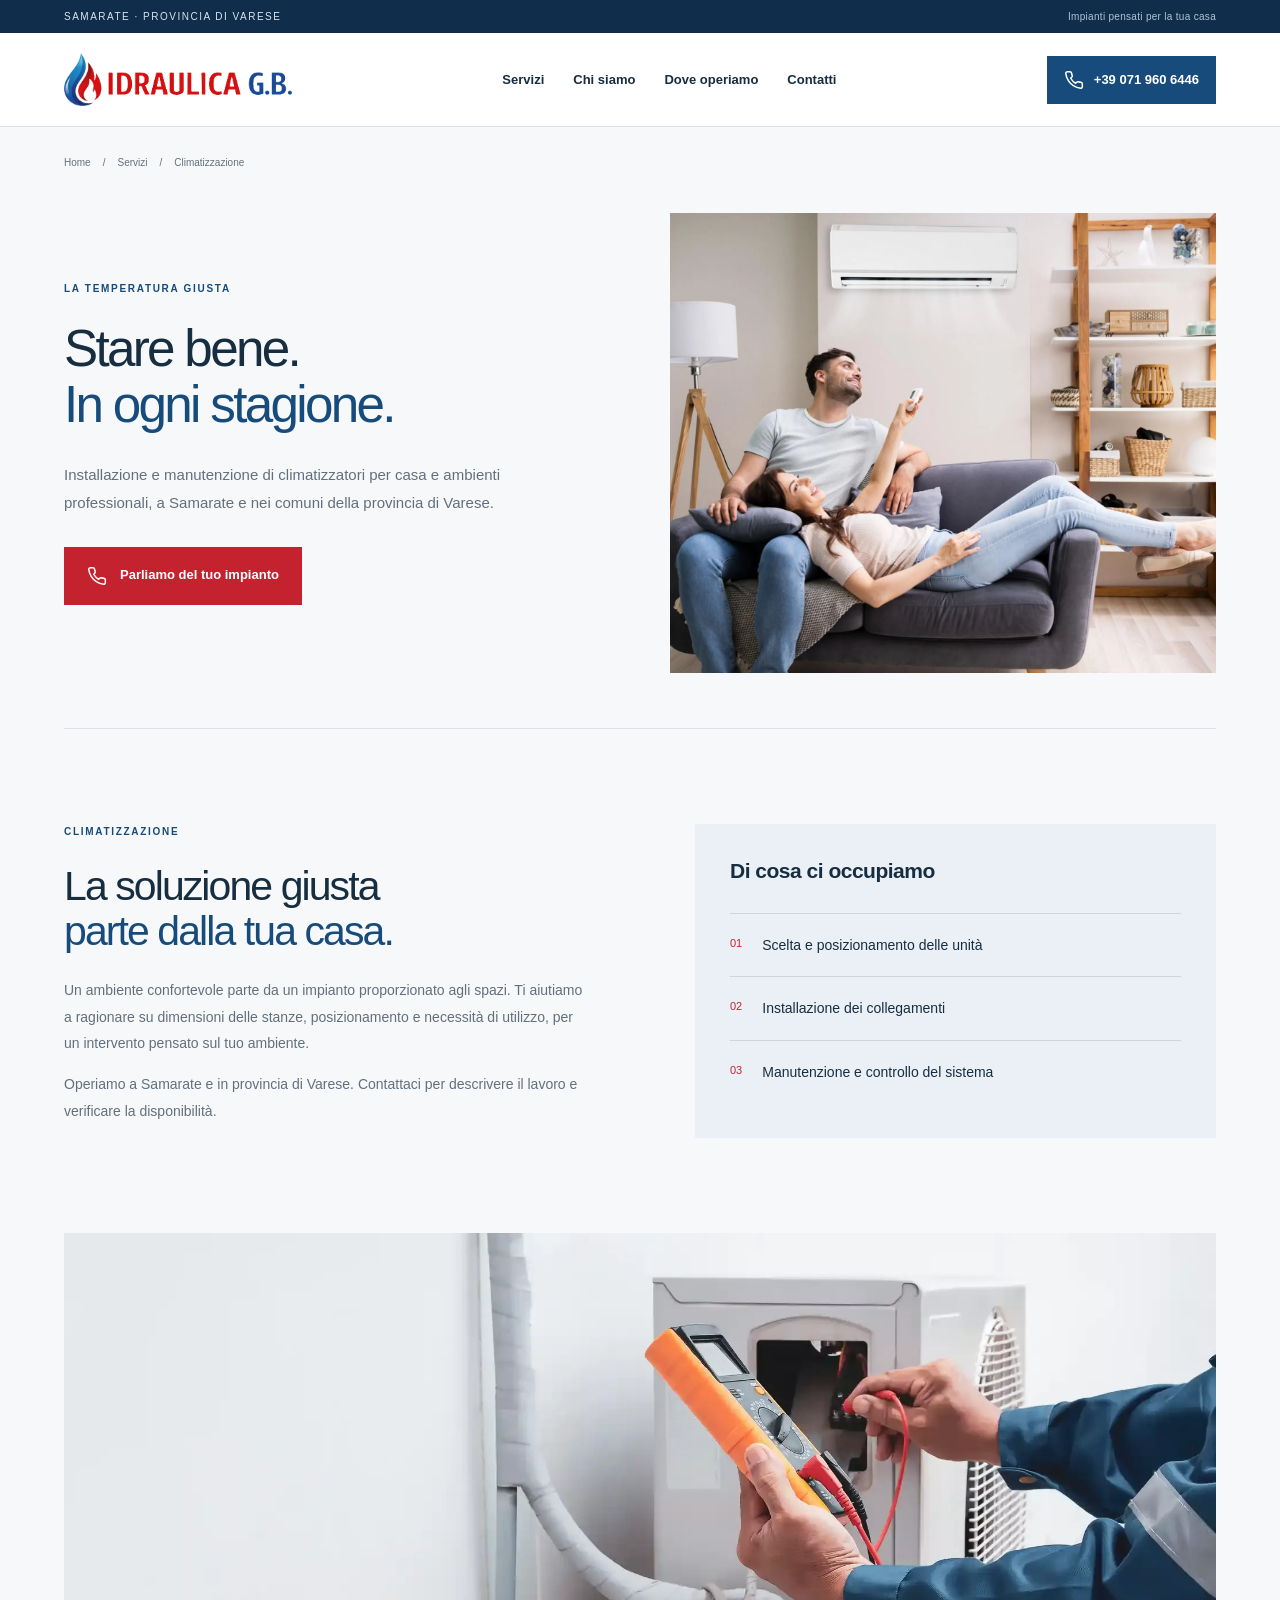
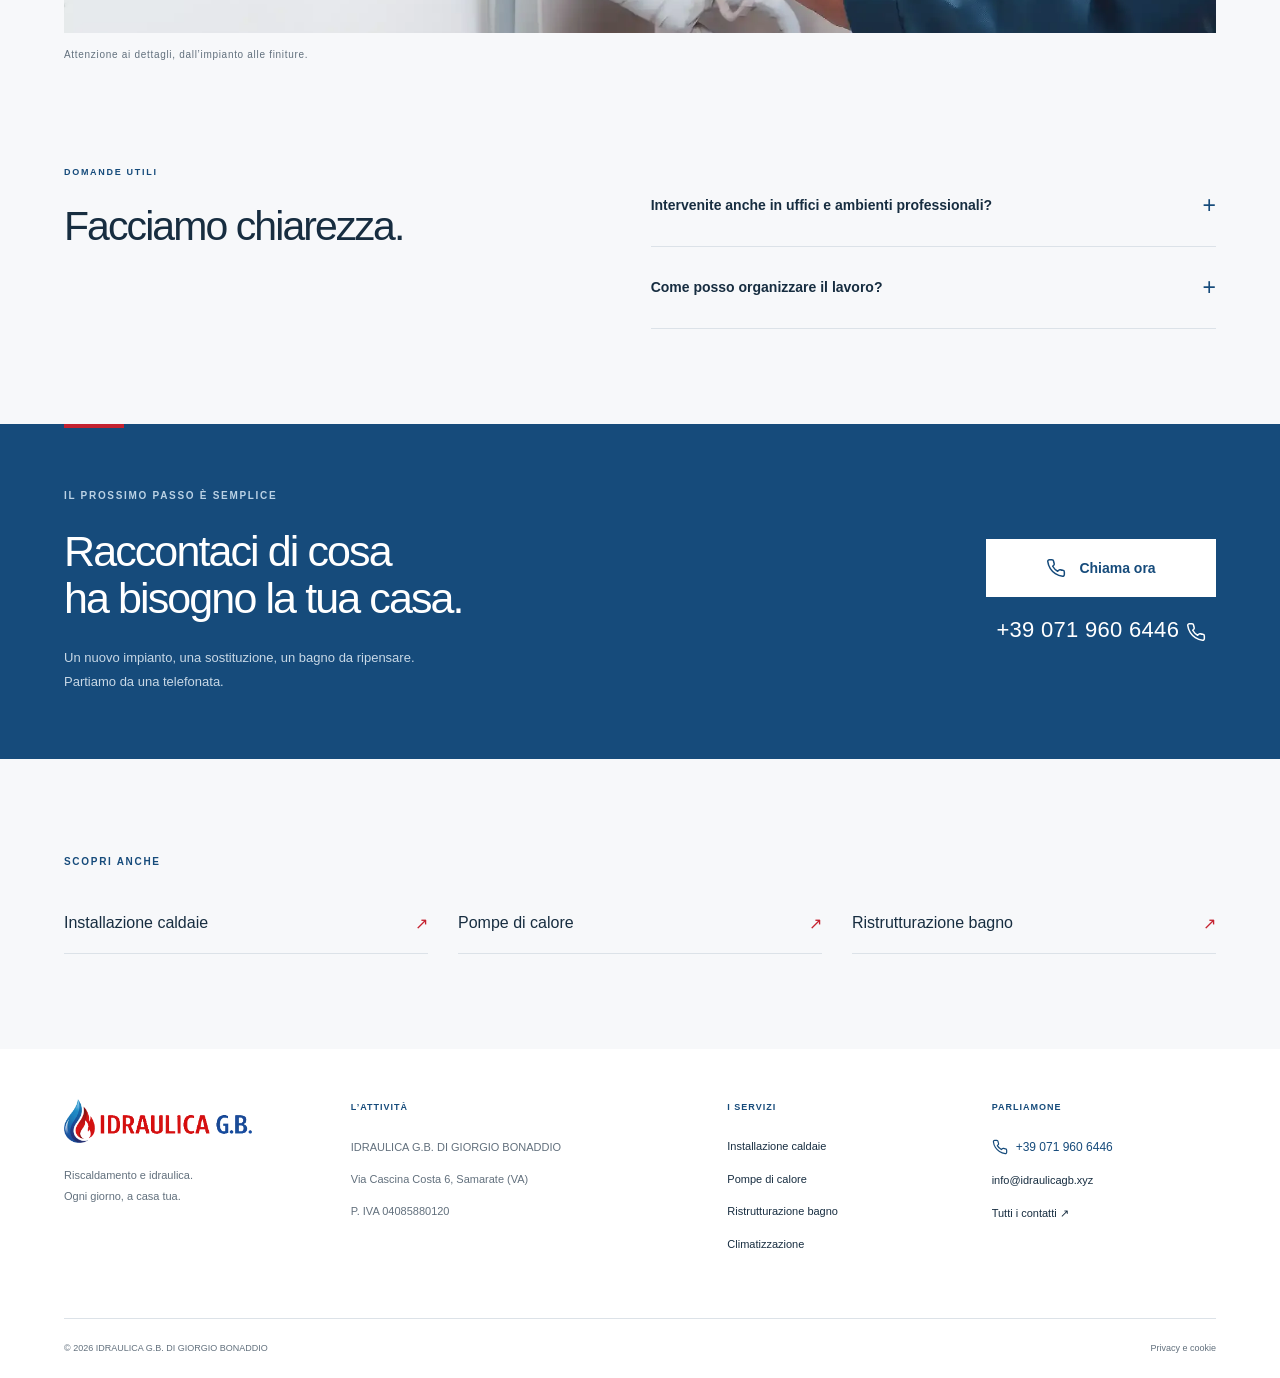
==== climatizzazione.html @ 53308239 "Add files via upload" ====
<!doctype html><html lang="it"><head><meta charset="utf-8"><meta name="viewport" content="width=device-width,initial-scale=1"><title>Climatizzazione a Samarate e Varese | Idraulica G.B.</title><meta name="theme-color" content="#164b7b"><link rel="stylesheet" href="style.css"><script defer src="script.js"></script><meta name="description" content="Installazione e manutenzione climatizzatori a Samarate e in provincia di Varese, per casa e ambienti professionali. Contatta Idraulica G.B."><meta name="robots" content="index,follow,max-image-preview:large"><link rel="canonical" href="https://idraulicagb.xyz/climatizzazione.html"><link rel="icon" href="favicon.ico" sizes="16x16 32x32 48x48"><link rel="icon" type="image/png" sizes="96x96" href="assets/favicon-96.png"><link rel="apple-touch-icon" sizes="180x180" href="assets/apple-touch-icon.png"><link rel="manifest" href="site.webmanifest"><meta property="og:title" content="Climatizzazione a Samarate e Varese | Idraulica G.B."><meta property="og:description" content="Installazione e manutenzione climatizzatori a Samarate e in provincia di Varese, per casa e ambienti professionali. Contatta Idraulica G.B."><meta property="og:type" content="website"><meta property="og:url" content="https://idraulicagb.xyz/climatizzazione.html"><meta property="og:site_name" content="Idraulica G.B."><meta property="og:locale" content="it_IT"><meta property="og:image" content="https://idraulicagb.xyz/assets/hero-riscaldamento.webp"><meta property="og:image:alt" content="Idraulica G.B."><meta name="twitter:card" content="summary_large_image"><meta name="twitter:title" content="Climatizzazione a Samarate e Varese | Idraulica G.B."><meta name="twitter:description" content="Installazione e manutenzione climatizzatori a Samarate e in provincia di Varese, per casa e ambienti professionali. Contatta Idraulica G.B."><meta name="twitter:image" content="https://idraulicagb.xyz/assets/hero-riscaldamento.webp"><script type="application/ld+json" id="business-schema">{"@context":"https://schema.org","@graph":[{"@type":"Plumber","@id":"https://idraulicagb.xyz/#business","name":"IDRAULICA G.B. DI GIORGIO BONADDIO","url":"https://idraulicagb.xyz/","telephone":"+390719606446","email":"info@idraulicagb.xyz","logo":"https://idraulicagb.xyz/assets/logo.webp","image":"https://idraulicagb.xyz/assets/hero-riscaldamento.webp","address":{"@type":"PostalAddress","streetAddress":"Via Cascina Costa 6","addressLocality":"Samarate","addressRegion":"Lombardia","postalCode":"21017","addressCountry":"IT"},"areaServed":["Samarate","Provincia di Varese"],"vatID":"04085880120"},{"@type":"WebSite","@id":"https://idraulicagb.xyz/#website","url":"https://idraulicagb.xyz/","name":"Idraulica G.B.","inLanguage":"it-IT","publisher":{"@id":"https://idraulicagb.xyz/#business"}},{"@type":"WebPage","@id":"https://idraulicagb.xyz/climatizzazione.html#webpage","url":"https://idraulicagb.xyz/climatizzazione.html","name":"Climatizzazione a Samarate e Varese | Idraulica G.B.","description":"Installazione e manutenzione climatizzatori a Samarate e in provincia di Varese, per casa e ambienti professionali. Contatta Idraulica G.B.","inLanguage":"it-IT","isPartOf":{"@id":"https://idraulicagb.xyz/#website"},"about":{"@id":"https://idraulicagb.xyz/#business"}},{"@type":"Service","name":"Climatizzazione","description":"Installazione e manutenzione climatizzatori a Samarate e in provincia di Varese, per casa e ambienti professionali. Contatta Idraulica G.B.","url":"https://idraulicagb.xyz/climatizzazione.html","provider":{"@id":"https://idraulicagb.xyz/#business"},"areaServed":["Samarate","Provincia di Varese"]},{"@type":"BreadcrumbList","itemListElement":[{"@type":"ListItem","position":1,"name":"Home","item":"https://idraulicagb.xyz/"},{"@type":"ListItem","position":2,"name":"Climatizzazione a Samarate e Varese","item":"https://idraulicagb.xyz/climatizzazione.html"}]}]}</script></head><body data-page-title="Climatizzazione a Samarate"><a class="skip" href="#main">Vai al contenuto</a><div class="topbar"><span>SAMARATE · PROVINCIA DI VARESE</span><span>Impianti pensati per la tua casa</span></div><header><a class="logo" href="index.html" aria-label="Idraulica G.B. — Home"><img src="assets/logo.webp" alt="Idraulica G.B." width="651" height="152"></a><nav id="main-nav" aria-label="Navigazione principale"><a href="index.html#servizi">Servizi</a><a href="index.html#chi-siamo">Chi siamo</a><a href="index.html#territorio">Dove operiamo</a><a href="contatti.html">Contatti</a></nav><a class="header-call" data-call href="tel:+390719606446"><svg class="icon" width="20" height="20" viewBox="0 0 24 24" fill="none" stroke="currentColor" stroke-width="1.8" stroke-linecap="round" stroke-linejoin="round" aria-hidden="true"><path d="M22 16.9v3a2 2 0 0 1-2.2 2 19.8 19.8 0 0 1-8.6-3.1 19.5 19.5 0 0 1-6-6 19.8 19.8 0 0 1-3.1-8.7A2 2 0 0 1 4.1 2h3a2 2 0 0 1 2 1.7c.1 1 .3 1.9.7 2.8a2 2 0 0 1-.5 2.1L8 9.9a16 16 0 0 0 6 6l1.3-1.3a2 2 0 0 1 2.1-.5c.9.4 1.8.6 2.8.7a2 2 0 0 1 1.8 2.1z"/></svg><span><span data-company="phone">+39 071 960 6446</span></span></a><button class="menu-toggle" aria-controls="main-nav" aria-expanded="false" aria-label="Apri menu"><span></span><span></span></button></header><main id="main"><div class="breadcrumb wrap"><a href="index.html">Home</a><span>/</span><a href="index.html#servizi">Servizi</a><span>/</span><span>Climatizzazione</span></div><section class="service-hero wrap"><div><p class="eyebrow">LA TEMPERATURA GIUSTA</p><h1>Stare bene.<br><em>In ogni stagione.</em></h1><p class="lead">Installazione e manutenzione di climatizzatori per casa e ambienti professionali, a Samarate e nei comuni della provincia di Varese.</p><a class="btn" data-call href="tel:+390719606446"><svg class="icon" width="20" height="20" viewBox="0 0 24 24" fill="none" stroke="currentColor" stroke-width="1.8" stroke-linecap="round" stroke-linejoin="round" aria-hidden="true"><path d="M22 16.9v3a2 2 0 0 1-2.2 2 19.8 19.8 0 0 1-8.6-3.1 19.5 19.5 0 0 1-6-6 19.8 19.8 0 0 1-3.1-8.7A2 2 0 0 1 4.1 2h3a2 2 0 0 1 2 1.7c.1 1 .3 1.9.7 2.8a2 2 0 0 1-.5 2.1L8 9.9a16 16 0 0 0 6 6l1.3-1.3a2 2 0 0 1 2.1-.5c.9.4 1.8.6 2.8.7a2 2 0 0 1 1.8 2.1z"/></svg><span>Parliamo del tuo impianto</span></a></div><img src="assets/climatizzazione.webp" alt="Ambiente domestico con climatizzatore a parete" width="1920" height="1280" fetchpriority="high"></section><section class="section wrap detail-content"><div><p class="eyebrow">CLIMATIZZAZIONE</p><h2>La soluzione giusta<br><em>parte dalla tua casa.</em></h2><p>Un ambiente confortevole parte da un impianto proporzionato agli spazi. Ti aiutiamo a ragionare su dimensioni delle stanze, posizionamento e necessità di utilizzo, per un intervento pensato sul tuo ambiente.</p><p>Operiamo a Samarate e in provincia di Varese. Contattaci per descrivere il lavoro e verificare la disponibilità.</p></div><div class="included"><h3>Di cosa ci occupiamo</h3><div><span>01</span><p>Scelta e posizionamento delle unità</p></div><div><span>02</span><p>Installazione dei collegamenti</p></div><div><span>03</span><p>Manutenzione e controllo del sistema</p></div></div></section><section class="detail-photo wrap"><img src="assets/controllo-clima.webp" alt="Controllo tecnico di un impianto di climatizzazione" width="1920" height="1000" loading="lazy"><p>Attenzione ai dettagli, dall’impianto alle finiture.</p></section><section class="section wrap faq"><div><p class="eyebrow">DOMANDE UTILI</p><h2>Facciamo chiarezza.</h2></div><div><details><summary>Intervenite anche in uffici e ambienti professionali?<span aria-hidden="true">+</span></summary><p>Sì, i servizi di climatizzazione sono disponibili anche per ambienti professionali. Chiamaci per parlare degli spazi e dell’intervento necessario.</p></details><details><summary>Come posso organizzare il lavoro?<span aria-hidden="true">+</span></summary><p>Chiamaci e indica il comune, il tipo di impianto e il lavoro che vorresti realizzare. Definiremo insieme come procedere.</p></details></div></section><section class="cta"><div class="wrap cta-inner"><div><p class="eyebrow">IL PROSSIMO PASSO È SEMPLICE</p><h2>Raccontaci di cosa<br>ha bisogno la tua casa.</h2><p>Un nuovo impianto, una sostituzione, un bagno da ripensare.<br>Partiamo da una telefonata.</p></div><div><a class="btn btn-white" data-call href="tel:+390719606446"><svg class="icon" width="20" height="20" viewBox="0 0 24 24" fill="none" stroke="currentColor" stroke-width="1.8" stroke-linecap="round" stroke-linejoin="round" aria-hidden="true"><path d="M22 16.9v3a2 2 0 0 1-2.2 2 19.8 19.8 0 0 1-8.6-3.1 19.5 19.5 0 0 1-6-6 19.8 19.8 0 0 1-3.1-8.7A2 2 0 0 1 4.1 2h3a2 2 0 0 1 2 1.7c.1 1 .3 1.9.7 2.8a2 2 0 0 1-.5 2.1L8 9.9a16 16 0 0 0 6 6l1.3-1.3a2 2 0 0 1 2.1-.5c.9.4 1.8.6 2.8.7a2 2 0 0 1 1.8 2.1z"/></svg><span>Chiama ora</span></a><a class="cta-number" data-call href="tel:+390719606446"><span data-company="phone">+39 071 960 6446</span> <svg class="icon" width="20" height="20" viewBox="0 0 24 24" fill="none" stroke="currentColor" stroke-width="1.8" stroke-linecap="round" stroke-linejoin="round" aria-hidden="true"><path d="M22 16.9v3a2 2 0 0 1-2.2 2 19.8 19.8 0 0 1-8.6-3.1 19.5 19.5 0 0 1-6-6 19.8 19.8 0 0 1-3.1-8.7A2 2 0 0 1 4.1 2h3a2 2 0 0 1 2 1.7c.1 1 .3 1.9.7 2.8a2 2 0 0 1-.5 2.1L8 9.9a16 16 0 0 0 6 6l1.3-1.3a2 2 0 0 1 2.1-.5c.9.4 1.8.6 2.8.7a2 2 0 0 1 1.8 2.1z"/></svg></a></div></div></section><section class="section wrap related"><p class="eyebrow">SCOPRI ANCHE</p><div><a href="installazione-caldaie.html">Installazione caldaie <span aria-hidden="true">↗</span></a><a href="pompe-di-calore.html">Pompe di calore <span aria-hidden="true">↗</span></a><a href="ristrutturazione-bagno.html">Ristrutturazione bagno <span aria-hidden="true">↗</span></a></div></section></main><footer><div class="footer-top wrap"><div><a class="logo" href="index.html"><img src="assets/logo.webp" alt="Idraulica G.B." width="651" height="152" loading="lazy"></a><p>Riscaldamento e idraulica.<br>Ogni giorno, a casa tua.</p></div><div><p class="footer-heading">L’ATTIVITÀ</p><p data-company="name">IDRAULICA G.B. DI GIORGIO BONADDIO</p><p data-company="address">Via Cascina Costa 6, Samarate (VA)</p><p>P. IVA <span data-company="vat">04085880120</span></p></div><div><p class="footer-heading">I SERVIZI</p><a href="installazione-caldaie.html">Installazione caldaie</a><a href="pompe-di-calore.html">Pompe di calore</a><a href="ristrutturazione-bagno.html">Ristrutturazione bagno</a><a href="climatizzazione.html">Climatizzazione</a></div><div><p class="footer-heading">PARLIAMONE</p><a class="footer-phone" data-call href="tel:+390719606446"><svg class="icon" width="20" height="20" viewBox="0 0 24 24" fill="none" stroke="currentColor" stroke-width="1.8" stroke-linecap="round" stroke-linejoin="round" aria-hidden="true"><path d="M22 16.9v3a2 2 0 0 1-2.2 2 19.8 19.8 0 0 1-8.6-3.1 19.5 19.5 0 0 1-6-6 19.8 19.8 0 0 1-3.1-8.7A2 2 0 0 1 4.1 2h3a2 2 0 0 1 2 1.7c.1 1 .3 1.9.7 2.8a2 2 0 0 1-.5 2.1L8 9.9a16 16 0 0 0 6 6l1.3-1.3a2 2 0 0 1 2.1-.5c.9.4 1.8.6 2.8.7a2 2 0 0 1 1.8 2.1z"/></svg><span><span data-company="phone">+39 071 960 6446</span></span></a><a data-email hidden href="#">Email</a><a href="contatti.html">Tutti i contatti <span aria-hidden="true">↗</span></a></div></div><div class="footer-bottom wrap"><span>© <span data-year>2026</span> <span data-company="name">IDRAULICA G.B. DI GIORGIO BONADDIO</span></span><a href="privacy.html">Privacy e cookie</a></div></footer><a class="mobile-call" data-call href="tel:+390719606446"><svg class="icon" width="20" height="20" viewBox="0 0 24 24" fill="none" stroke="currentColor" stroke-width="1.8" stroke-linecap="round" stroke-linejoin="round" aria-hidden="true"><path d="M22 16.9v3a2 2 0 0 1-2.2 2 19.8 19.8 0 0 1-8.6-3.1 19.5 19.5 0 0 1-6-6 19.8 19.8 0 0 1-3.1-8.7A2 2 0 0 1 4.1 2h3a2 2 0 0 1 2 1.7c.1 1 .3 1.9.7 2.8a2 2 0 0 1-.5 2.1L8 9.9a16 16 0 0 0 6 6l1.3-1.3a2 2 0 0 1 2.1-.5c.9.4 1.8.6 2.8.7a2 2 0 0 1 1.8 2.1z"/></svg><span>Chiama ora</span><strong><span data-company="phone">+39 071 960 6446</span></strong></a></body></html>
---- style.css ----
:root{--blue:#164b7b;--deep:#102e4b;--red:#c52230;--ink:#172d40;--muted:#62707d;--paper:#f7f8fa;--line:#dce2e8;--pale:#eaf0f5;--white:#fff}*{box-sizing:border-box}html{scroll-behavior:smooth;scroll-padding-top:105px}body{margin:0;color:var(--ink);font-family:Arial,Helvetica,sans-serif;background:var(--paper);-webkit-font-smoothing:antialiased}h1,h2,h3,p{margin-top:0}a{color:inherit;text-decoration:none}img{max-width:100%;display:block}button{font:inherit}a,button,summary{-webkit-tap-highlight-color:transparent}a:focus-visible,button:focus-visible,summary:focus-visible{outline:3px solid #2381ce;outline-offset:5px}[hidden]{display:none!important}.skip{position:fixed;top:-100px;left:20px;z-index:100;background:white;padding:15px}.skip:focus{top:10px}.wrap{width:min(1280px,90%);margin-inline:auto}.section{padding-block:95px}.topbar{background:var(--deep);padding:11px 5%;display:flex;justify-content:space-between;color:#d7e3ef;font-size:10px;letter-spacing:1.5px}.topbar span:last-child{letter-spacing:.3px;color:#b0c3d5}header{height:94px;padding:0 5%;display:flex;align-items:center;justify-content:space-between;gap:25px;background:#fff;position:sticky;top:0;z-index:40;border-bottom:1px solid var(--line)}.logo{display:block;width:228px;flex-shrink:0}.logo img{width:100%;height:auto}nav{display:flex;gap:29px;align-items:center}nav a{font-size:13px;font-weight:600;white-space:nowrap;position:relative}nav a:after{content:'';position:absolute;bottom:-9px;left:0;width:0;height:2px;background:var(--red);transition:width .2s}nav a:hover:after{width:100%}.header-call{display:flex;align-items:center;justify-content:center;gap:10px;background:var(--blue);color:white;padding:14px 17px;font-size:13px;white-space:nowrap;font-weight:600}.header-call:hover{background:var(--deep)}.icon{flex:0 0 auto;display:inline-block;vertical-align:middle}.menu-toggle{display:none}.hero{display:grid;grid-template-columns:1.02fr 1fr;min-height:620px;background:#fff}.hero-copy{padding:65px 8% 40px 10%}.eyebrow{font-size:10px;font-weight:700;letter-spacing:1.7px;line-height:1.6;color:var(--blue);margin-bottom:24px;display:flex;align-items:center;gap:10px}.dot{width:6px;height:6px;border-radius:50%;background:var(--red)}h1,h2{font-weight:500;letter-spacing:-2.7px;line-height:1.09}h1{font-size:clamp(42px,4.35vw,68px);margin-bottom:28px}h2{font-size:clamp(32px,3.2vw,48px);margin-bottom:24px;letter-spacing:-1.9px}em{font-style:normal;color:var(--blue)}.lead{font-size:15px;line-height:1.85;color:var(--muted);max-width:480px}.hero-actions{display:flex;gap:25px;align-items:center;margin-top:30px;flex-wrap:wrap}.btn{display:inline-flex;justify-content:center;align-items:center;gap:13px;background:var(--red);color:#fff;padding:19px 23px;font-weight:600;font-size:13px;line-height:1.3;min-height:54px;transition:background .2s}.btn:hover{background:#a51622}.plain-link{font-size:12px;font-weight:600;display:inline-flex;gap:12px;align-items:center}.hero-bottom{display:flex;gap:17px;align-items:center;margin-top:49px;padding-top:25px;border-top:1px solid var(--line);max-width:390px}.tiny-mark{border:1px solid #c4d2de;color:var(--blue);width:45px;height:45px;display:grid;place-items:center;font-size:17px;font-weight:700;letter-spacing:-1px}.hero-bottom p{font-size:11px;line-height:1.7;color:var(--muted);margin:0}.hero-bottom strong{font-weight:500;color:var(--ink)}.hero-photo{position:relative;min-height:620px;overflow:hidden}.hero-photo>img{width:100%;height:100%;position:absolute;object-fit:cover;object-position:58% center}.hero-caption{position:absolute;bottom:0;left:0;right:0;background:var(--blue);padding:24px 30px;display:flex;align-items:center;justify-content:space-between;color:#fff;font-size:9px;letter-spacing:1.4px}.hero-caption>span:last-child{font-size:23px}.photo-tag{position:absolute;right:25px;top:26px;background:white;padding:19px 23px;line-height:1.6;font-size:10px;letter-spacing:1px;box-shadow:0 5px 25px #102e4b08}.tag-line{display:block;height:3px;background:var(--red);width:25px;margin-bottom:10px}.service-ribbon{background:var(--pale);padding:24px 9%;display:flex;justify-content:space-between;align-items:center;gap:20px;font-size:13px;font-weight:500}.service-ribbon b{font-size:19px;color:var(--red);font-weight:400}.section-heading{display:flex;justify-content:space-between;align-items:end;gap:70px;margin-bottom:38px}.section-heading h2{margin-bottom:0}.section-heading>p{color:var(--muted);font-size:14px;line-height:1.9;max-width:340px;margin-bottom:4px}.service-grid{display:grid;grid-template-columns:repeat(4,1fr);gap:20px}.service-card{background:white;border:1px solid var(--line);display:flex;flex-direction:column}.card-photo{position:relative;overflow:hidden;aspect-ratio:1.3}.card-photo>img{width:100%;height:100%;object-fit:cover;transition:transform .4s}.service-card:hover .card-photo>img{transform:scale(1.04)}.card-number{position:absolute;bottom:0;left:0;background:white;padding:12px 16px;font-size:10px;color:var(--blue);letter-spacing:1px}.card-content{padding:23px 22px;flex:1;display:flex;flex-direction:column}h3{font-size:19px;font-weight:600;letter-spacing:-.5px}.card-content h3{font-size:18px;line-height:1.3;min-height:46px;margin-bottom:12px}.card-content p{font-size:12px;line-height:1.8;color:var(--muted);margin-bottom:25px;flex:1}.card-link{display:flex;justify-content:space-between;align-items:center;font-size:11px;font-weight:600;border-top:1px solid var(--line);padding-top:18px}.card-link>span{font-size:19px;color:var(--red)}.about{display:grid;grid-template-columns:1fr 1fr;gap:85px;align-items:center;padding-top:30px}.about-image{position:relative;min-height:530px;padding-bottom:30px}.about-image>img{height:500px;width:100%;object-fit:cover;object-position:35% center}.image-stamp{position:absolute;bottom:0;right:-20px;background:var(--blue);color:white;display:flex;align-items:center;gap:25px;padding:24px 28px}.image-stamp strong{font-size:42px;letter-spacing:-2px;font-weight:500}.image-stamp>span{font-size:9px;letter-spacing:1.3px;line-height:1.9}.about-copy>p:not(.eyebrow){font-size:14px;line-height:1.9;color:var(--muted)}.underline-link{display:inline-flex;align-items:center;gap:20px;border-bottom:1px solid var(--blue);padding-bottom:8px;font-size:12px;font-weight:600;margin-top:13px;color:var(--blue)}.underline-link>span[aria-hidden]{font-size:20px}.about-points{margin-top:32px;border-top:1px solid var(--line)}.about-points>div{display:flex;gap:20px;padding-top:22px}.about-points>div>span{font-size:10px;color:var(--red);padding-top:3px}.about-points p{font-size:12px;line-height:1.8;color:var(--muted);margin-bottom:0}.about-points strong{display:block;font-size:13px;color:var(--ink);font-weight:600}.feature{display:grid;grid-template-columns:1fr 1fr;background:var(--blue);color:white}.feature-copy{padding:65px 12% 65px 10%}.feature .eyebrow{color:#bcd4e8}.feature em{color:#c6deef}.feature-copy>p:not(.eyebrow){color:#d0deeb;font-size:14px;line-height:1.9;max-width:420px;margin-bottom:28px}.feature>img{width:100%;height:100%;min-height:435px;object-fit:cover}.btn-white{background:white;color:var(--blue)}.btn-white:hover{background:#e7eff5}.process{display:grid;grid-template-columns:.9fr 1.5fr;gap:70px}.steps{display:grid;grid-template-columns:repeat(3,1fr);gap:26px}.steps article{border-top:1px solid var(--line);padding-top:24px}.steps article>span{font-size:12px;color:var(--red);display:block;margin-bottom:38px}.steps h3{font-size:16px;line-height:1.4}.steps p{color:var(--muted);font-size:12px;line-height:1.9}.territory{background:var(--pale)}.territory-inner{display:grid;grid-template-columns:1fr 1fr;gap:100px;align-items:center}.territory-inner>div>p:not(.eyebrow){font-size:14px;line-height:1.9;max-width:390px;color:var(--muted)}.town-grid{display:grid;grid-template-columns:1fr 1fr;gap:0 32px}.town-grid>span{border-bottom:1px solid #cbd6df;padding:21px 0;font-size:17px}.town-grid .home-town{color:var(--blue);font-weight:600}.home-town b{float:right;color:var(--red);font-weight:400}.town-grid p{grid-column:1/-1;margin:25px 0 0;font-size:12px;color:var(--muted)}.faq{display:grid;grid-template-columns:1fr 1.15fr;gap:95px}.faq .eyebrow{font-size:9px}details{border-bottom:1px solid var(--line)}summary{list-style:none;cursor:pointer;padding:22px 0;display:flex;align-items:center;justify-content:space-between;gap:20px;font-size:14px;line-height:1.6;font-weight:600}summary::-webkit-details-marker{display:none}summary span{font-size:23px;flex-shrink:0;font-weight:400;color:var(--blue)}details[open] summary span{transform:rotate(45deg)}details p{font-size:13px;line-height:1.9;color:var(--muted);padding-right:28px;margin-bottom:24px}.cta{background:var(--blue);color:white;position:relative}.cta:before{content:'';width:60px;height:4px;background:var(--red);position:absolute;top:0;left:5%}.cta-inner{padding-block:64px;display:flex;align-items:center;justify-content:space-between;gap:50px}.cta .eyebrow{color:#bbd2e5}.cta h2{font-size:43px;max-width:600px}.cta p:not(.eyebrow){font-size:13px;color:#c8d8e6;line-height:1.9;margin-bottom:0}.cta-inner>div:last-child{min-width:230px;text-align:center}.cta .btn{width:100%;font-size:14px}.cta-number{display:block;margin-top:20px;font-size:22px;letter-spacing:.3px}footer{background:white}.footer-top{display:grid;grid-template-columns:1.1fr 1.5fr 1fr 1fr;gap:40px;padding-block:50px}.footer-top .logo{width:188px;margin-bottom:22px}.footer-top p{font-size:11px;line-height:1.9;color:var(--muted)}.footer-top .footer-heading{color:var(--blue);font-weight:700;letter-spacing:1px;font-size:9px;margin-bottom:21px}.footer-top>div>a:not(.logo){display:block;font-size:11px;margin-bottom:14px;line-height:1.7}.footer-top>div>a:hover{color:var(--red)}.footer-top>div>a.footer-phone{display:flex;align-items:center;gap:8px;font-size:12px;color:var(--blue)}.footer-phone .icon{width:16px;height:16px}.footer-bottom{display:flex;justify-content:space-between;border-top:1px solid var(--line);padding-block:22px;font-size:9px;color:var(--muted);gap:30px;line-height:1.7}.mobile-call{display:none}.breadcrumb{padding-block:30px;display:flex;gap:12px;font-size:10px;color:var(--muted);align-items:center;flex-wrap:wrap}.breadcrumb a:hover{color:var(--red)}.service-hero{display:grid;grid-template-columns:1fr 1fr;gap:60px;align-items:center;padding-block:15px 55px}.service-hero h1{font-size:clamp(39px,4vw,60px)}.service-hero>img{height:460px;object-fit:cover;width:100%}.service-hero .btn{margin-top:15px}.detail-content{display:grid;grid-template-columns:1fr 1fr;gap:110px;border-top:1px solid var(--line)}.detail-content>div>p:not(.eyebrow){font-size:14px;line-height:1.9;color:var(--muted)}.included{background:var(--pale);padding:35px}.included h3{font-size:21px;margin-bottom:30px}.included>div{display:flex;gap:20px;border-top:1px solid #cbd6df;padding-top:20px;margin-top:20px}.included>div>span{font-size:11px;color:var(--red);padding-top:3px}.included p{font-size:14px;line-height:1.6;margin:0}.detail-photo>img{width:100%;height:400px;object-fit:cover}.detail-photo>p{font-size:10px;letter-spacing:.7px;color:var(--muted);margin-top:16px}.related>div{display:grid;grid-template-columns:repeat(3,1fr);gap:30px}.related a{border-bottom:1px solid var(--line);padding:20px 0;display:flex;justify-content:space-between;font-size:16px;gap:20px}.related a>span{color:var(--red)}.contact-intro{padding-top:30px;padding-bottom:40px}.contact-intro h1{font-size:64px}.contact-layout{display:grid;grid-template-columns:1fr 1fr;gap:0}.contact-panel{background:var(--pale);padding:45px}.contact-number{display:flex;align-items:center;gap:17px;color:var(--blue);font-size:clamp(24px,2.7vw,39px);letter-spacing:-1px;margin-bottom:25px;white-space:nowrap}.contact-number .icon{width:27px;height:27px}.contact-panel>p:not(.eyebrow){font-size:13px;line-height:1.9;color:var(--muted)}.contact-address{border-top:1px solid #cbd6df;margin-top:35px;padding-top:30px}.contact-address h2{font-size:30px;letter-spacing:-1px}.contact-address>p:not(.eyebrow){font-size:13px;color:var(--muted);line-height:1.8}.contact-layout>img{width:100%;height:100%;object-fit:cover;object-position:58% center}.contact-tip{grid-column:1/-1;border:1px solid var(--line);padding:27px 35px;display:flex;gap:40px;align-items:center;background:white}.contact-tip>span{font-size:10px;letter-spacing:1px;flex-shrink:0;color:var(--blue);font-weight:600}.contact-tip p{font-size:12px;color:var(--muted);line-height:1.9;margin:0}.contact-area{display:flex;gap:80px;align-items:center;justify-content:space-between}.contact-area p{font-size:14px;line-height:2;color:var(--muted)}.legal{max-width:800px}.legal h1{font-size:50px;margin-bottom:45px}.legal h2{font-size:26px;letter-spacing:-.7px;margin-top:30px;margin-bottom:14px}.legal p{color:var(--muted);font-size:14px;line-height:1.9}
@media(min-width:1600px){header{padding-inline:calc((100vw - 1400px)/2)}.hero-copy{padding-left:max(10%,calc((100vw - 1280px)/2))}}
@media(max-width:1150px){header{gap:15px}.logo{width:190px}nav{gap:18px}nav a{font-size:12px}.header-call{font-size:12px;padding:14px 12px}.hero-copy{padding:48px 8% 35px 10%}.hero-actions{gap:20px}h1{font-size:48px}.hero-photo,.hero{min-height:610px}.service-grid{gap:15px}.card-content{padding:20px 17px}.card-content h3{font-size:16px}.about{gap:55px}.process{gap:35px;grid-template-columns:1fr 1.5fr}.steps{gap:20px}.footer-top{gap:25px;grid-template-columns:1fr 1.3fr 1fr 1fr}.footer-top .logo{width:160px}.contact-panel{padding:35px}.detail-content{gap:60px}}
@media(max-width:900px){header{height:85px}.logo{width:185px}.header-call{margin-left:auto}nav{display:none;position:absolute;top:85px;left:0;right:0;background:white;padding:25px 5%;border-bottom:1px solid var(--line);box-shadow:0 15px 20px #102e4b0a}.menu-open nav{display:flex;flex-direction:column;align-items:start;gap:24px}nav a{font-size:15px}.menu-toggle{display:flex;width:35px;height:40px;flex-direction:column;justify-content:center;gap:7px;background:none;border:none;padding:5px;color:var(--blue)}.menu-toggle span{height:2px;width:25px;display:block;background:currentColor}.menu-open .menu-toggle span:first-child{transform:translateY(4.5px) rotate(45deg)}.menu-open .menu-toggle span:last-child{transform:translateY(-4.5px) rotate(-45deg)}.hero-copy{padding:40px 7% 30px 10%}h1{font-size:43px;letter-spacing:-2px}.lead{font-size:14px}.hero-photo,.hero{min-height:590px}.hero-actions .btn{font-size:12px}.hero-bottom{margin-top:35px}.photo-tag{right:18px;top:18px;font-size:9px;padding:15px}.section{padding-block:70px}.section-heading{gap:35px}.section-heading>p{max-width:260px;font-size:13px}h2{font-size:36px}.service-grid{grid-template-columns:repeat(2,1fr);gap:22px}.card-content h3{min-height:0;font-size:20px}.card-content{padding:24px}.card-content p{font-size:13px}.about{gap:40px;padding-top:15px}.about-image>img{height:440px}.about-image{min-height:470px}.image-stamp{right:-10px;padding:20px;gap:15px}.image-stamp strong{font-size:32px}.image-stamp>span{font-size:8px}.about-copy>p:not(.eyebrow){font-size:13px}.feature-copy{padding:45px 10%}.feature>img{min-height:420px}.process{display:block}.steps{margin-top:35px}.steps article>span{margin-bottom:25px}.territory-inner,.faq{gap:50px}.town-grid{gap:0 22px}.town-grid>span{font-size:15px}.footer-top{grid-template-columns:1fr 1fr;gap:30px 55px}.footer-top .logo{width:190px}.service-hero{gap:35px}.service-hero>img{height:400px}.service-hero h1{font-size:40px}.detail-content{gap:40px}.included{padding:25px}.contact-intro h1{font-size:52px}.contact-panel{padding:30px}.contact-number{font-size:27px;gap:10px}.contact-number .icon{width:21px;height:21px}}
@media(max-width:600px){html{scroll-padding-top:88px}.wrap{width:88%}.topbar{justify-content:center;font-size:8px;padding:10px 6%;letter-spacing:1.5px}.topbar span:last-child{display:none}header{height:78px;padding:0 5%;gap:8px}.logo{width:147px}.header-call{padding:11px 12px;font-size:11px;gap:7px;min-height:42px}.header-call .icon{width:15px;height:15px}.header-call [data-company="phone"]{display:none}.header-call>span:after{content:'Chiama'}.menu-toggle{width:30px;margin-left:5px}nav{top:78px}.hero{display:flex;flex-direction:column}.hero-copy{padding:36px 6% 32px}.eyebrow{font-size:9px;letter-spacing:1.3px;margin-bottom:20px}h1{font-size:clamp(39px,10.5vw,55px);letter-spacing:-2.2px;margin-bottom:23px;line-height:1.08}.hero .lead{font-size:13px;line-height:1.9}.hero .lead br{display:none}.hero-actions{gap:21px;margin-top:25px}.btn{padding:17px 19px;min-height:52px;font-size:12px}.hero-actions .plain-link{font-size:11px;gap:10px}.hero-bottom{margin-top:27px;padding-top:22px}.hero-bottom p{font-size:10px}.tiny-mark{height:38px;width:38px;font-size:14px}.hero-photo{min-height:340px}.hero-photo>img{object-position:center 62%}.hero-caption{padding:17px 6%;font-size:8px;letter-spacing:1px}.photo-tag{top:16px;right:6%;font-size:8px;padding:12px 15px;line-height:1.5}.tag-line{height:2px;margin-bottom:7px}.service-ribbon{padding:20px 6%;display:grid;grid-template-columns:1fr 1fr;gap:15px 20px;font-size:12px}.service-ribbon b{display:none}.service-ribbon>span:before{content:'';width:5px;height:5px;background:var(--red);display:inline-block;margin:0 9px 2px 0}.section{padding-block:55px}.section-heading{display:block;margin-bottom:28px}.section-heading>p{max-width:none;margin-top:20px;font-size:13px}h2{font-size:34px;letter-spacing:-1.5px}.service-grid{grid-template-columns:1fr;gap:22px}.card-photo{aspect-ratio:1.65}.card-content h3{font-size:22px}.card-content{padding:24px}.card-content p{font-size:13px;margin-bottom:22px}.card-link{font-size:12px}.about{display:flex;flex-direction:column;gap:32px;padding-top:10px}.about-image{width:100%;min-height:350px;padding-bottom:25px}.about-image>img{height:325px}.image-stamp{right:0;padding:20px 23px}.image-stamp strong{font-size:36px}.image-stamp>span{font-size:8px}.about-copy h2{font-size:35px}.about-points{margin-top:26px}.feature{display:flex;flex-direction:column}.feature-copy{padding:45px 6%}.feature h2{font-size:35px}.feature-copy>p:not(.eyebrow){font-size:13px}.feature>img{height:300px;min-height:0}.steps{display:block;margin-top:30px}.steps article{padding-top:20px;margin-top:25px;display:grid;grid-template-columns:35px 1fr;column-gap:10px}.steps article>span{grid-row:1/3;margin:0;padding-top:3px}.steps h3{font-size:18px;margin-bottom:10px}.steps p{font-size:13px;margin-bottom:0}.territory-inner{display:block}.territory-inner>div>p:not(.eyebrow){font-size:13px}.town-grid{margin-top:30px}.town-grid>span{font-size:15px;padding:18px 0}.faq{display:block}.faq>div:last-child{margin-top:20px}summary{font-size:13px;padding:20px 0}details p{font-size:12px}.cta-inner{padding-block:45px;display:block}.cta h2{font-size:35px}.cta p:not(.eyebrow){font-size:12px}.cta-inner>div:last-child{margin-top:30px;max-width:320px;min-width:0;text-align:left}.cta-number{font-size:24px}.cta .btn{font-size:13px}.footer-top{grid-template-columns:1fr 1fr;gap:25px 20px;padding-block:35px}.footer-top>div:nth-child(2){grid-column:1/-1;grid-row:2}.footer-top>div:first-child{grid-column:1/-1}.footer-top .logo{width:190px;margin-bottom:18px}.footer-top p{font-size:11px}.footer-top .footer-heading{margin-bottom:16px}.footer-top>div>a:not(.logo){font-size:11px}.footer-top>div>a.footer-phone{font-size:11px;gap:6px}.footer-phone .icon{width:14px;height:14px}.footer-bottom{font-size:8px;gap:18px;padding-bottom:100px}.footer-bottom>a{white-space:nowrap}.mobile-call{position:fixed;display:flex;bottom:0;left:0;right:0;z-index:50;align-items:center;gap:10px;padding:17px 6% max(17px,env(safe-area-inset-bottom));background:var(--red);color:white;box-shadow:0 -3px 18px #102e4b20;min-height:59px;font-size:12px}.mobile-call>.icon{width:19px;height:19px}.mobile-call strong{margin-left:auto;font-size:14px;white-space:nowrap;font-weight:600}.breadcrumb{padding-block:24px;font-size:9px;gap:9px}.service-hero{display:flex;flex-direction:column;gap:30px;padding-bottom:35px;padding-top:8px;align-items:stretch}.service-hero h1{font-size:43px}.service-hero .lead{font-size:13px}.service-hero>img{height:300px;object-fit:cover}.detail-content{display:block}.detail-content>div>p:not(.eyebrow){font-size:13px}.included{margin-top:28px;padding:25px}.included h3{font-size:21px}.included p{font-size:13px}.detail-photo>img{height:280px}.detail-photo>p{font-size:9px;line-height:1.8}.related>div{display:block}.related a{font-size:16px}.contact-intro{padding-top:10px;padding-bottom:30px}.contact-intro h1{font-size:43px}.contact-intro .lead{font-size:13px}.contact-intro .lead br{display:none}.contact-layout{display:flex;flex-direction:column}.contact-panel{padding:28px}.contact-number{font-size:27px;letter-spacing:-.8px;gap:10px}.contact-number .icon{width:22px;height:22px}.contact-panel>p:not(.eyebrow){font-size:12px}.contact-address h2{font-size:28px}.contact-layout>img{height:290px}.contact-tip{display:block;padding:25px}.contact-tip p{margin-top:12px}.contact-area{display:block}.contact-area p{font-size:13px}.legal h1{font-size:39px}.legal h2{font-size:25px}.legal p{font-size:13px}}
@media(max-width:350px){.logo{width:130px}.header-call{padding:10px}.mobile-call{gap:7px;padding-inline:5%}.mobile-call strong{font-size:12px}.mobile-call>span{font-size:11px}.contact-number{font-size:23px}.hero-actions{gap:18px}.hero-actions .btn{width:100%}}
@media(prefers-reduced-motion:reduce){html{scroll-behavior:auto}*{transition:none!important}}
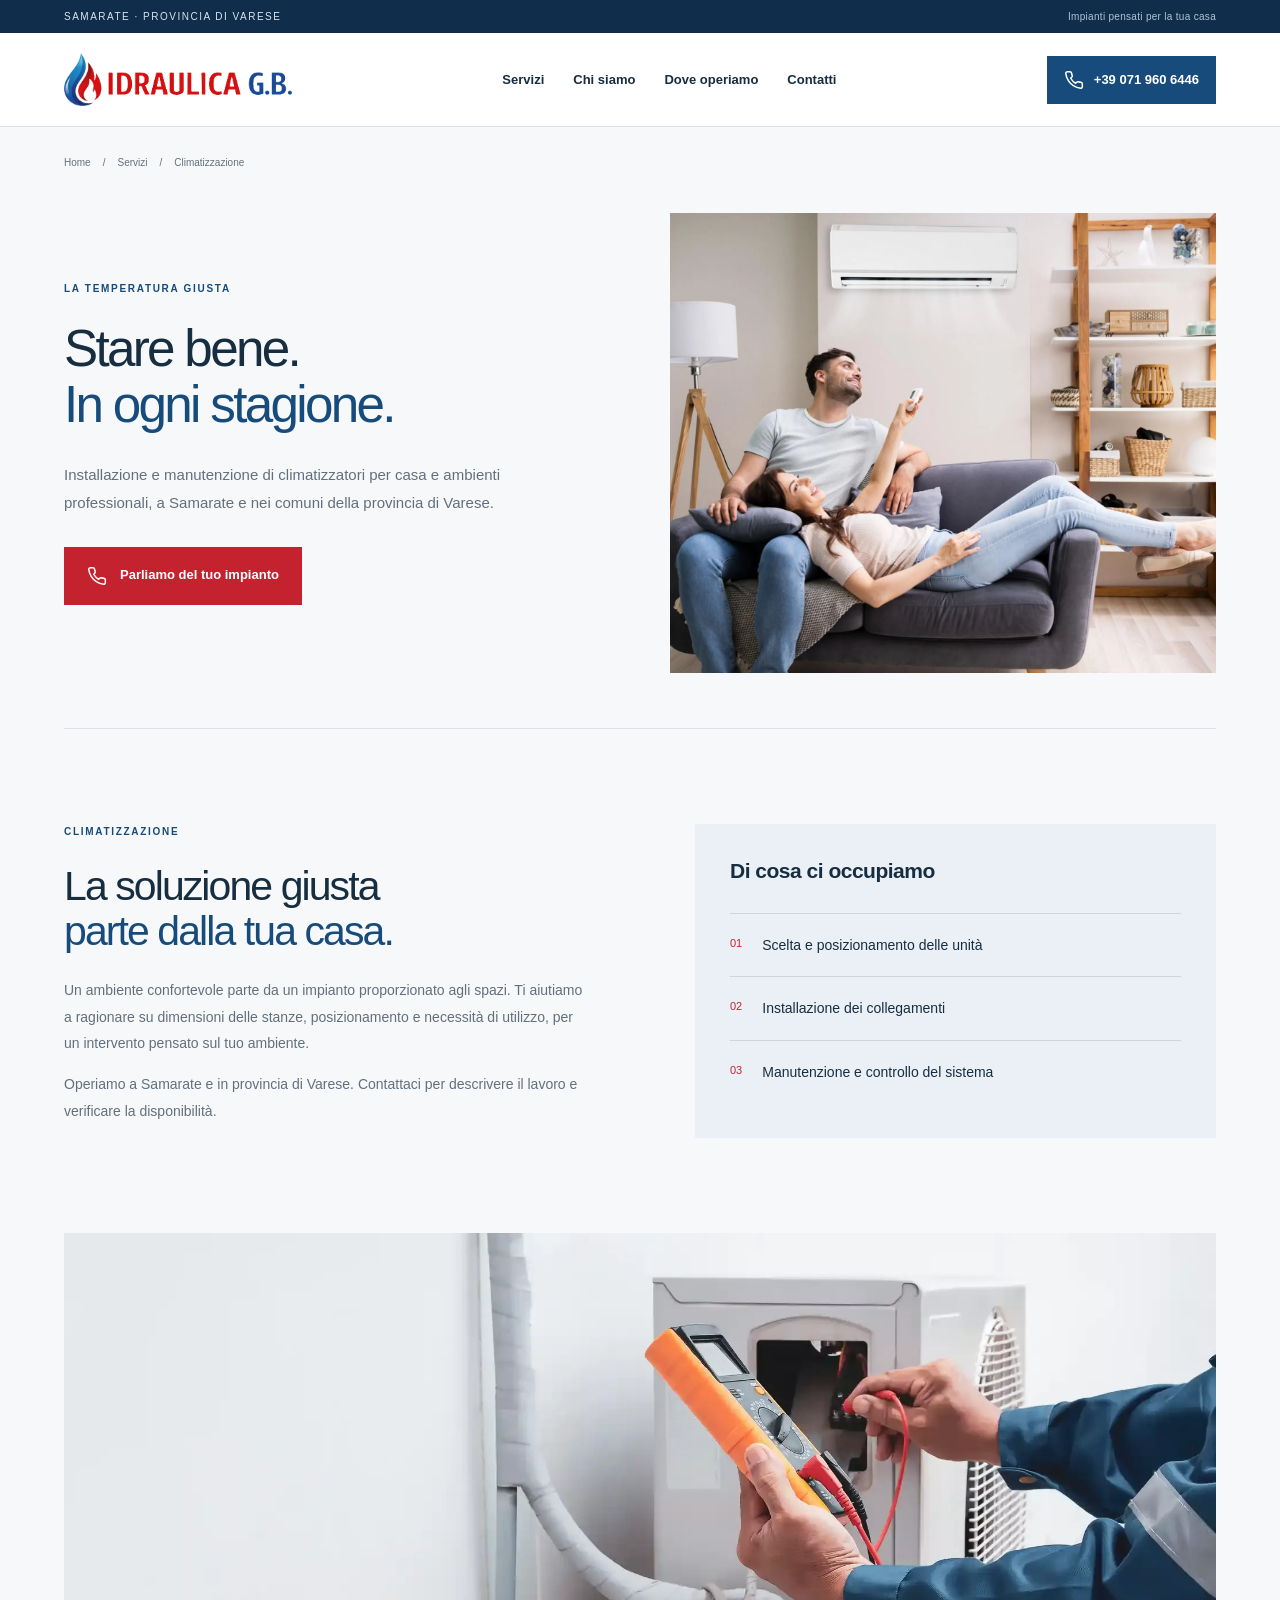
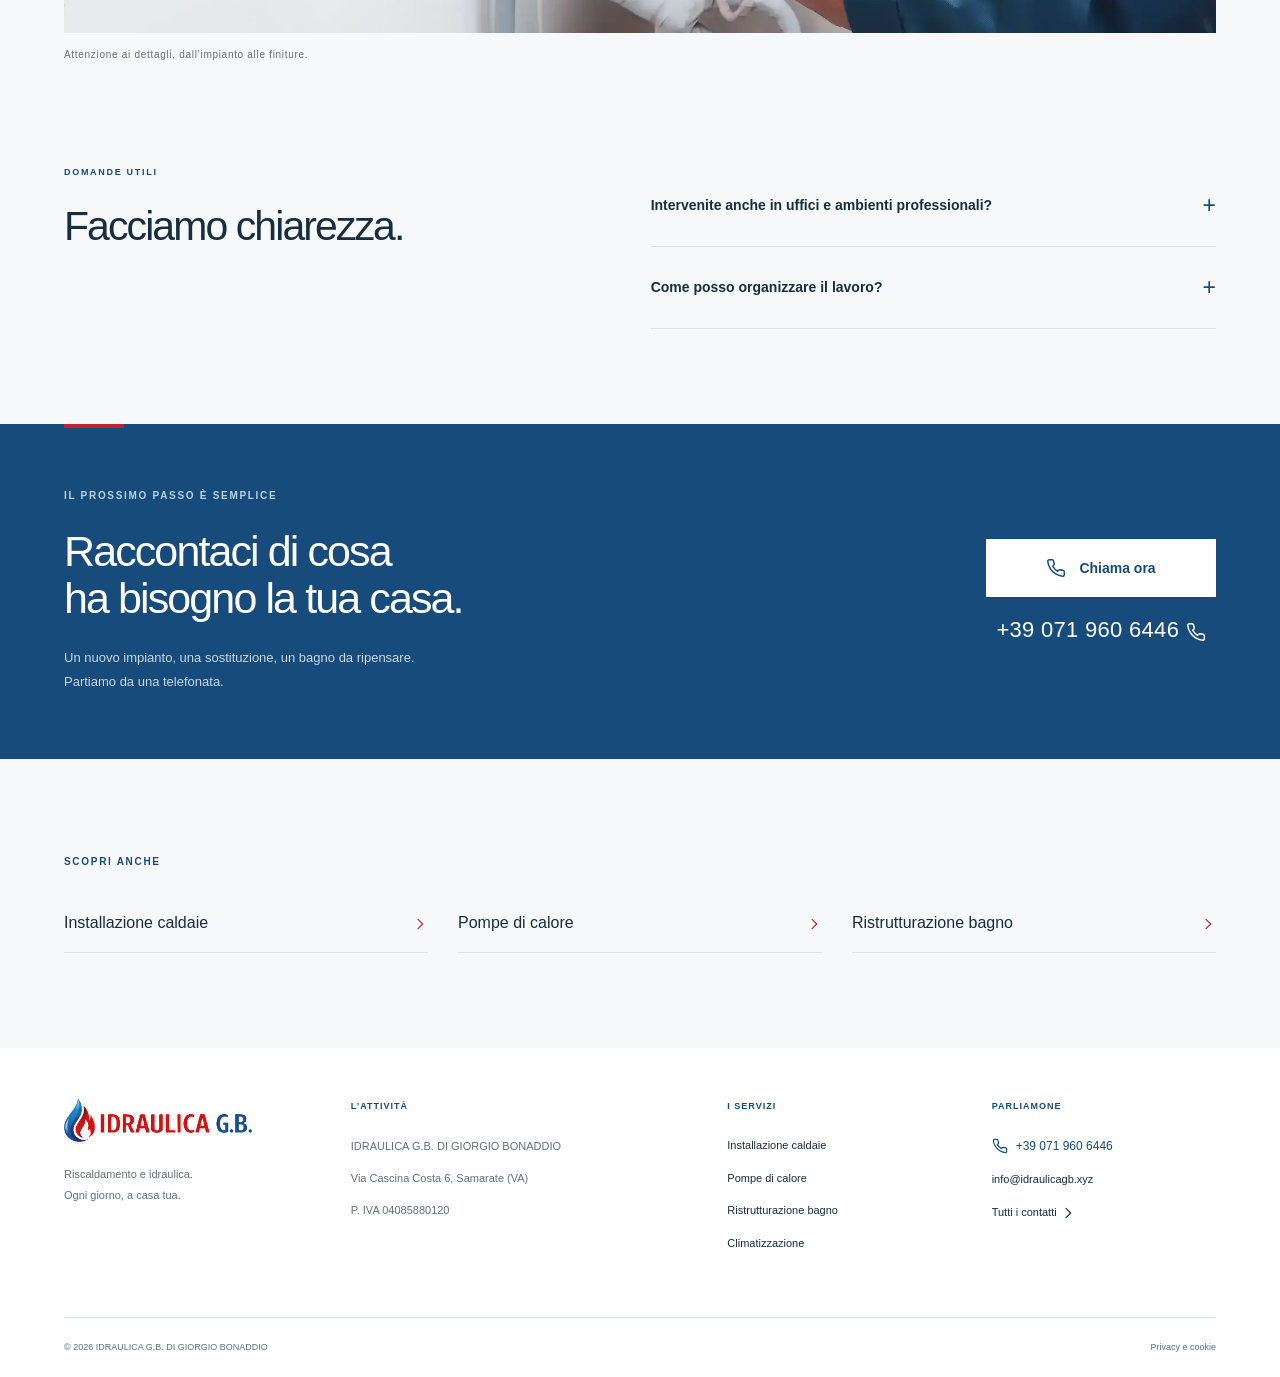
==== commit 07861231: "Add files via upload" ====
--- a/climatizzazione.html
+++ b/climatizzazione.html
@@ -1 +1 @@
-<!doctype html><html lang="it"><head><meta charset="utf-8"><meta name="viewport" content="width=device-width,initial-scale=1"><title>Climatizzazione a Samarate e Varese | Idraulica G.B.</title><meta name="theme-color" content="#164b7b"><link rel="stylesheet" href="style.css"><script defer src="script.js"></script><meta name="description" content="Installazione e manutenzione climatizzatori a Samarate e in provincia di Varese, per casa e ambienti professionali. Contatta Idraulica G.B."><meta name="robots" content="index,follow,max-image-preview:large"><link rel="canonical" href="https://idraulicagb.xyz/climatizzazione.html"><link rel="icon" href="favicon.ico" sizes="16x16 32x32 48x48"><link rel="icon" type="image/png" sizes="96x96" href="assets/favicon-96.png"><link rel="apple-touch-icon" sizes="180x180" href="assets/apple-touch-icon.png"><link rel="manifest" href="site.webmanifest"><meta property="og:title" content="Climatizzazione a Samarate e Varese | Idraulica G.B."><meta property="og:description" content="Installazione e manutenzione climatizzatori a Samarate e in provincia di Varese, per casa e ambienti professionali. Contatta Idraulica G.B."><meta property="og:type" content="website"><meta property="og:url" content="https://idraulicagb.xyz/climatizzazione.html"><meta property="og:site_name" content="Idraulica G.B."><meta property="og:locale" content="it_IT"><meta property="og:image" content="https://idraulicagb.xyz/assets/hero-riscaldamento.webp"><meta property="og:image:alt" content="Idraulica G.B."><meta name="twitter:card" content="summary_large_image"><meta name="twitter:title" content="Climatizzazione a Samarate e Varese | Idraulica G.B."><meta name="twitter:description" content="Installazione e manutenzione climatizzatori a Samarate e in provincia di Varese, per casa e ambienti professionali. Contatta Idraulica G.B."><meta name="twitter:image" content="https://idraulicagb.xyz/assets/hero-riscaldamento.webp"><script type="application/ld+json" id="business-schema">{"@context":"https://schema.org","@graph":[{"@type":"Plumber","@id":"https://idraulicagb.xyz/#business","name":"IDRAULICA G.B. DI GIORGIO BONADDIO","url":"https://idraulicagb.xyz/","telephone":"+390719606446","email":"info@idraulicagb.xyz","logo":"https://idraulicagb.xyz/assets/logo.webp","image":"https://idraulicagb.xyz/assets/hero-riscaldamento.webp","address":{"@type":"PostalAddress","streetAddress":"Via Cascina Costa 6","addressLocality":"Samarate","addressRegion":"Lombardia","postalCode":"21017","addressCountry":"IT"},"areaServed":["Samarate","Provincia di Varese"],"vatID":"04085880120"},{"@type":"WebSite","@id":"https://idraulicagb.xyz/#website","url":"https://idraulicagb.xyz/","name":"Idraulica G.B.","inLanguage":"it-IT","publisher":{"@id":"https://idraulicagb.xyz/#business"}},{"@type":"WebPage","@id":"https://idraulicagb.xyz/climatizzazione.html#webpage","url":"https://idraulicagb.xyz/climatizzazione.html","name":"Climatizzazione a Samarate e Varese | Idraulica G.B.","description":"Installazione e manutenzione climatizzatori a Samarate e in provincia di Varese, per casa e ambienti professionali. Contatta Idraulica G.B.","inLanguage":"it-IT","isPartOf":{"@id":"https://idraulicagb.xyz/#website"},"about":{"@id":"https://idraulicagb.xyz/#business"}},{"@type":"Service","name":"Climatizzazione","description":"Installazione e manutenzione climatizzatori a Samarate e in provincia di Varese, per casa e ambienti professionali. Contatta Idraulica G.B.","url":"https://idraulicagb.xyz/climatizzazione.html","provider":{"@id":"https://idraulicagb.xyz/#business"},"areaServed":["Samarate","Provincia di Varese"]},{"@type":"BreadcrumbList","itemListElement":[{"@type":"ListItem","position":1,"name":"Home","item":"https://idraulicagb.xyz/"},{"@type":"ListItem","position":2,"name":"Climatizzazione a Samarate e Varese","item":"https://idraulicagb.xyz/climatizzazione.html"}]}]}</script></head><body data-page-title="Climatizzazione a Samarate"><a class="skip" href="#main">Vai al contenuto</a><div class="topbar"><span>SAMARATE · PROVINCIA DI VARESE</span><span>Impianti pensati per la tua casa</span></div><header><a class="logo" href="index.html" aria-label="Idraulica G.B. — Home"><img src="assets/logo.webp" alt="Idraulica G.B." width="651" height="152"></a><nav id="main-nav" aria-label="Navigazione principale"><a href="index.html#servizi">Servizi</a><a href="index.html#chi-siamo">Chi siamo</a><a href="index.html#territorio">Dove operiamo</a><a href="contatti.html">Contatti</a></nav><a class="header-call" data-call href="tel:+390719606446"><svg class="icon" width="20" height="20" viewBox="0 0 24 24" fill="none" stroke="currentColor" stroke-width="1.8" stroke-linecap="round" stroke-linejoin="round" aria-hidden="true"><path d="M22 16.9v3a2 2 0 0 1-2.2 2 19.8 19.8 0 0 1-8.6-3.1 19.5 19.5 0 0 1-6-6 19.8 19.8 0 0 1-3.1-8.7A2 2 0 0 1 4.1 2h3a2 2 0 0 1 2 1.7c.1 1 .3 1.9.7 2.8a2 2 0 0 1-.5 2.1L8 9.9a16 16 0 0 0 6 6l1.3-1.3a2 2 0 0 1 2.1-.5c.9.4 1.8.6 2.8.7a2 2 0 0 1 1.8 2.1z"/></svg><span><span data-company="phone">+39 071 960 6446</span></span></a><button class="menu-toggle" aria-controls="main-nav" aria-expanded="false" aria-label="Apri menu"><span></span><span></span></button></header><main id="main"><div class="breadcrumb wrap"><a href="index.html">Home</a><span>/</span><a href="index.html#servizi">Servizi</a><span>/</span><span>Climatizzazione</span></div><section class="service-hero wrap"><div><p class="eyebrow">LA TEMPERATURA GIUSTA</p><h1>Stare bene.<br><em>In ogni stagione.</em></h1><p class="lead">Installazione e manutenzione di climatizzatori per casa e ambienti professionali, a Samarate e nei comuni della provincia di Varese.</p><a class="btn" data-call href="tel:+390719606446"><svg class="icon" width="20" height="20" viewBox="0 0 24 24" fill="none" stroke="currentColor" stroke-width="1.8" stroke-linecap="round" stroke-linejoin="round" aria-hidden="true"><path d="M22 16.9v3a2 2 0 0 1-2.2 2 19.8 19.8 0 0 1-8.6-3.1 19.5 19.5 0 0 1-6-6 19.8 19.8 0 0 1-3.1-8.7A2 2 0 0 1 4.1 2h3a2 2 0 0 1 2 1.7c.1 1 .3 1.9.7 2.8a2 2 0 0 1-.5 2.1L8 9.9a16 16 0 0 0 6 6l1.3-1.3a2 2 0 0 1 2.1-.5c.9.4 1.8.6 2.8.7a2 2 0 0 1 1.8 2.1z"/></svg><span>Parliamo del tuo impianto</span></a></div><img src="assets/climatizzazione.webp" alt="Ambiente domestico con climatizzatore a parete" width="1920" height="1280" fetchpriority="high"></section><section class="section wrap detail-content"><div><p class="eyebrow">CLIMATIZZAZIONE</p><h2>La soluzione giusta<br><em>parte dalla tua casa.</em></h2><p>Un ambiente confortevole parte da un impianto proporzionato agli spazi. Ti aiutiamo a ragionare su dimensioni delle stanze, posizionamento e necessità di utilizzo, per un intervento pensato sul tuo ambiente.</p><p>Operiamo a Samarate e in provincia di Varese. Contattaci per descrivere il lavoro e verificare la disponibilità.</p></div><div class="included"><h3>Di cosa ci occupiamo</h3><div><span>01</span><p>Scelta e posizionamento delle unità</p></div><div><span>02</span><p>Installazione dei collegamenti</p></div><div><span>03</span><p>Manutenzione e controllo del sistema</p></div></div></section><section class="detail-photo wrap"><img src="assets/controllo-clima.webp" alt="Controllo tecnico di un impianto di climatizzazione" width="1920" height="1000" loading="lazy"><p>Attenzione ai dettagli, dall’impianto alle finiture.</p></section><section class="section wrap faq"><div><p class="eyebrow">DOMANDE UTILI</p><h2>Facciamo chiarezza.</h2></div><div><details><summary>Intervenite anche in uffici e ambienti professionali?<span aria-hidden="true">+</span></summary><p>Sì, i servizi di climatizzazione sono disponibili anche per ambienti professionali. Chiamaci per parlare degli spazi e dell’intervento necessario.</p></details><details><summary>Come posso organizzare il lavoro?<span aria-hidden="true">+</span></summary><p>Chiamaci e indica il comune, il tipo di impianto e il lavoro che vorresti realizzare. Definiremo insieme come procedere.</p></details></div></section><section class="cta"><div class="wrap cta-inner"><div><p class="eyebrow">IL PROSSIMO PASSO È SEMPLICE</p><h2>Raccontaci di cosa<br>ha bisogno la tua casa.</h2><p>Un nuovo impianto, una sostituzione, un bagno da ripensare.<br>Partiamo da una telefonata.</p></div><div><a class="btn btn-white" data-call href="tel:+390719606446"><svg class="icon" width="20" height="20" viewBox="0 0 24 24" fill="none" stroke="currentColor" stroke-width="1.8" stroke-linecap="round" stroke-linejoin="round" aria-hidden="true"><path d="M22 16.9v3a2 2 0 0 1-2.2 2 19.8 19.8 0 0 1-8.6-3.1 19.5 19.5 0 0 1-6-6 19.8 19.8 0 0 1-3.1-8.7A2 2 0 0 1 4.1 2h3a2 2 0 0 1 2 1.7c.1 1 .3 1.9.7 2.8a2 2 0 0 1-.5 2.1L8 9.9a16 16 0 0 0 6 6l1.3-1.3a2 2 0 0 1 2.1-.5c.9.4 1.8.6 2.8.7a2 2 0 0 1 1.8 2.1z"/></svg><span>Chiama ora</span></a><a class="cta-number" data-call href="tel:+390719606446"><span data-company="phone">+39 071 960 6446</span> <svg class="icon" width="20" height="20" viewBox="0 0 24 24" fill="none" stroke="currentColor" stroke-width="1.8" stroke-linecap="round" stroke-linejoin="round" aria-hidden="true"><path d="M22 16.9v3a2 2 0 0 1-2.2 2 19.8 19.8 0 0 1-8.6-3.1 19.5 19.5 0 0 1-6-6 19.8 19.8 0 0 1-3.1-8.7A2 2 0 0 1 4.1 2h3a2 2 0 0 1 2 1.7c.1 1 .3 1.9.7 2.8a2 2 0 0 1-.5 2.1L8 9.9a16 16 0 0 0 6 6l1.3-1.3a2 2 0 0 1 2.1-.5c.9.4 1.8.6 2.8.7a2 2 0 0 1 1.8 2.1z"/></svg></a></div></div></section><section class="section wrap related"><p class="eyebrow">SCOPRI ANCHE</p><div><a href="installazione-caldaie.html">Installazione caldaie <span aria-hidden="true">↗</span></a><a href="pompe-di-calore.html">Pompe di calore <span aria-hidden="true">↗</span></a><a href="ristrutturazione-bagno.html">Ristrutturazione bagno <span aria-hidden="true">↗</span></a></div></section></main><footer><div class="footer-top wrap"><div><a class="logo" href="index.html"><img src="assets/logo.webp" alt="Idraulica G.B." width="651" height="152" loading="lazy"></a><p>Riscaldamento e idraulica.<br>Ogni giorno, a casa tua.</p></div><div><p class="footer-heading">L’ATTIVITÀ</p><p data-company="name">IDRAULICA G.B. DI GIORGIO BONADDIO</p><p data-company="address">Via Cascina Costa 6, Samarate (VA)</p><p>P. IVA <span data-company="vat">04085880120</span></p></div><div><p class="footer-heading">I SERVIZI</p><a href="installazione-caldaie.html">Installazione caldaie</a><a href="pompe-di-calore.html">Pompe di calore</a><a href="ristrutturazione-bagno.html">Ristrutturazione bagno</a><a href="climatizzazione.html">Climatizzazione</a></div><div><p class="footer-heading">PARLIAMONE</p><a class="footer-phone" data-call href="tel:+390719606446"><svg class="icon" width="20" height="20" viewBox="0 0 24 24" fill="none" stroke="currentColor" stroke-width="1.8" stroke-linecap="round" stroke-linejoin="round" aria-hidden="true"><path d="M22 16.9v3a2 2 0 0 1-2.2 2 19.8 19.8 0 0 1-8.6-3.1 19.5 19.5 0 0 1-6-6 19.8 19.8 0 0 1-3.1-8.7A2 2 0 0 1 4.1 2h3a2 2 0 0 1 2 1.7c.1 1 .3 1.9.7 2.8a2 2 0 0 1-.5 2.1L8 9.9a16 16 0 0 0 6 6l1.3-1.3a2 2 0 0 1 2.1-.5c.9.4 1.8.6 2.8.7a2 2 0 0 1 1.8 2.1z"/></svg><span><span data-company="phone">+39 071 960 6446</span></span></a><a data-email hidden href="#">Email</a><a href="contatti.html">Tutti i contatti <span aria-hidden="true">↗</span></a></div></div><div class="footer-bottom wrap"><span>© <span data-year>2026</span> <span data-company="name">IDRAULICA G.B. DI GIORGIO BONADDIO</span></span><a href="privacy.html">Privacy e cookie</a></div></footer><a class="mobile-call" data-call href="tel:+390719606446"><svg class="icon" width="20" height="20" viewBox="0 0 24 24" fill="none" stroke="currentColor" stroke-width="1.8" stroke-linecap="round" stroke-linejoin="round" aria-hidden="true"><path d="M22 16.9v3a2 2 0 0 1-2.2 2 19.8 19.8 0 0 1-8.6-3.1 19.5 19.5 0 0 1-6-6 19.8 19.8 0 0 1-3.1-8.7A2 2 0 0 1 4.1 2h3a2 2 0 0 1 2 1.7c.1 1 .3 1.9.7 2.8a2 2 0 0 1-.5 2.1L8 9.9a16 16 0 0 0 6 6l1.3-1.3a2 2 0 0 1 2.1-.5c.9.4 1.8.6 2.8.7a2 2 0 0 1 1.8 2.1z"/></svg><span>Chiama ora</span><strong><span data-company="phone">+39 071 960 6446</span></strong></a></body></html>+<!doctype html><html lang="it"><head><meta charset="utf-8"><meta name="viewport" content="width=device-width,initial-scale=1"><title>Climatizzazione a Samarate e Varese | Idraulica G.B.</title><meta name="theme-color" content="#164b7b"><link rel="stylesheet" href="style.css"><script defer src="script.js"></script><meta name="description" content="Installazione e manutenzione climatizzatori a Samarate e in provincia di Varese, per casa e ambienti professionali. Contatta Idraulica G.B."><meta name="robots" content="index,follow,max-image-preview:large"><link rel="canonical" href="https://idraulicagb.xyz/climatizzazione.html"><link rel="icon" href="favicon.ico" sizes="16x16 32x32 48x48"><link rel="icon" type="image/png" sizes="96x96" href="assets/favicon-96.png"><link rel="apple-touch-icon" sizes="180x180" href="assets/apple-touch-icon.png"><link rel="manifest" href="site.webmanifest"><meta property="og:title" content="Climatizzazione a Samarate e Varese | Idraulica G.B."><meta property="og:description" content="Installazione e manutenzione climatizzatori a Samarate e in provincia di Varese, per casa e ambienti professionali. Contatta Idraulica G.B."><meta property="og:type" content="website"><meta property="og:url" content="https://idraulicagb.xyz/climatizzazione.html"><meta property="og:site_name" content="Idraulica G.B."><meta property="og:locale" content="it_IT"><meta property="og:image" content="https://idraulicagb.xyz/assets/hero-riscaldamento.webp"><meta property="og:image:alt" content="Idraulica G.B."><meta name="twitter:card" content="summary_large_image"><meta name="twitter:title" content="Climatizzazione a Samarate e Varese | Idraulica G.B."><meta name="twitter:description" content="Installazione e manutenzione climatizzatori a Samarate e in provincia di Varese, per casa e ambienti professionali. Contatta Idraulica G.B."><meta name="twitter:image" content="https://idraulicagb.xyz/assets/hero-riscaldamento.webp"><script type="application/ld+json" id="business-schema">{"@context":"https://schema.org","@graph":[{"@type":"Plumber","@id":"https://idraulicagb.xyz/#business","name":"IDRAULICA G.B. DI GIORGIO BONADDIO","url":"https://idraulicagb.xyz/","telephone":"+390719606446","email":"info@idraulicagb.xyz","logo":"https://idraulicagb.xyz/assets/logo.webp","image":"https://idraulicagb.xyz/assets/hero-riscaldamento.webp","address":{"@type":"PostalAddress","streetAddress":"Via Cascina Costa 6","addressLocality":"Samarate","addressRegion":"Lombardia","postalCode":"21017","addressCountry":"IT"},"areaServed":["Samarate","Provincia di Varese"],"vatID":"04085880120"},{"@type":"WebSite","@id":"https://idraulicagb.xyz/#website","url":"https://idraulicagb.xyz/","name":"Idraulica G.B.","inLanguage":"it-IT","publisher":{"@id":"https://idraulicagb.xyz/#business"}},{"@type":"WebPage","@id":"https://idraulicagb.xyz/climatizzazione.html#webpage","url":"https://idraulicagb.xyz/climatizzazione.html","name":"Climatizzazione a Samarate e Varese | Idraulica G.B.","description":"Installazione e manutenzione climatizzatori a Samarate e in provincia di Varese, per casa e ambienti professionali. Contatta Idraulica G.B.","inLanguage":"it-IT","isPartOf":{"@id":"https://idraulicagb.xyz/#website"},"about":{"@id":"https://idraulicagb.xyz/#business"}},{"@type":"Service","name":"Climatizzazione","description":"Installazione e manutenzione climatizzatori a Samarate e in provincia di Varese, per casa e ambienti professionali. Contatta Idraulica G.B.","url":"https://idraulicagb.xyz/climatizzazione.html","provider":{"@id":"https://idraulicagb.xyz/#business"},"areaServed":["Samarate","Provincia di Varese"]},{"@type":"BreadcrumbList","itemListElement":[{"@type":"ListItem","position":1,"name":"Home","item":"https://idraulicagb.xyz/"},{"@type":"ListItem","position":2,"name":"Climatizzazione a Samarate e Varese","item":"https://idraulicagb.xyz/climatizzazione.html"}]}]}</script></head><body data-page-title="Climatizzazione a Samarate"><a class="skip" href="#main">Vai al contenuto</a><div class="topbar"><span>SAMARATE · PROVINCIA DI VARESE</span><span>Impianti pensati per la tua casa</span></div><header><a class="logo" href="index.html" aria-label="Idraulica G.B. — Home"><img src="assets/logo.webp" alt="Idraulica G.B." width="651" height="152"></a><nav id="main-nav" aria-label="Navigazione principale"><a href="index.html#servizi">Servizi</a><a href="index.html#chi-siamo">Chi siamo</a><a href="index.html#territorio">Dove operiamo</a><a href="contatti.html">Contatti</a></nav><a class="header-call" data-call href="tel:+390719606446"><svg class="icon" width="20" height="20" viewBox="0 0 24 24" fill="none" stroke="currentColor" stroke-width="1.8" stroke-linecap="round" stroke-linejoin="round" aria-hidden="true"><path d="M22 16.9v3a2 2 0 0 1-2.2 2 19.8 19.8 0 0 1-8.6-3.1 19.5 19.5 0 0 1-6-6 19.8 19.8 0 0 1-3.1-8.7A2 2 0 0 1 4.1 2h3a2 2 0 0 1 2 1.7c.1 1 .3 1.9.7 2.8a2 2 0 0 1-.5 2.1L8 9.9a16 16 0 0 0 6 6l1.3-1.3a2 2 0 0 1 2.1-.5c.9.4 1.8.6 2.8.7a2 2 0 0 1 1.8 2.1z"/></svg><span><span data-company="phone">+39 071 960 6446</span></span></a><button class="menu-toggle" aria-controls="main-nav" aria-expanded="false" aria-label="Apri menu"><span></span><span></span></button></header><main id="main"><div class="breadcrumb wrap"><a href="index.html">Home</a><span>/</span><a href="index.html#servizi">Servizi</a><span>/</span><span>Climatizzazione</span></div><section class="service-hero wrap"><div><p class="eyebrow">LA TEMPERATURA GIUSTA</p><h1>Stare bene.<br><em>In ogni stagione.</em></h1><p class="lead">Installazione e manutenzione di climatizzatori per casa e ambienti professionali, a Samarate e nei comuni della provincia di Varese.</p><a class="btn" data-call href="tel:+390719606446"><svg class="icon" width="20" height="20" viewBox="0 0 24 24" fill="none" stroke="currentColor" stroke-width="1.8" stroke-linecap="round" stroke-linejoin="round" aria-hidden="true"><path d="M22 16.9v3a2 2 0 0 1-2.2 2 19.8 19.8 0 0 1-8.6-3.1 19.5 19.5 0 0 1-6-6 19.8 19.8 0 0 1-3.1-8.7A2 2 0 0 1 4.1 2h3a2 2 0 0 1 2 1.7c.1 1 .3 1.9.7 2.8a2 2 0 0 1-.5 2.1L8 9.9a16 16 0 0 0 6 6l1.3-1.3a2 2 0 0 1 2.1-.5c.9.4 1.8.6 2.8.7a2 2 0 0 1 1.8 2.1z"/></svg><span>Parliamo del tuo impianto</span></a></div><img src="assets/climatizzazione.webp" alt="Ambiente domestico con climatizzatore a parete" width="1920" height="1280" fetchpriority="high"></section><section class="section wrap detail-content"><div><p class="eyebrow">CLIMATIZZAZIONE</p><h2>La soluzione giusta<br><em>parte dalla tua casa.</em></h2><p>Un ambiente confortevole parte da un impianto proporzionato agli spazi. Ti aiutiamo a ragionare su dimensioni delle stanze, posizionamento e necessità di utilizzo, per un intervento pensato sul tuo ambiente.</p><p>Operiamo a Samarate e in provincia di Varese. Contattaci per descrivere il lavoro e verificare la disponibilità.</p></div><div class="included"><h3>Di cosa ci occupiamo</h3><div><span>01</span><p>Scelta e posizionamento delle unità</p></div><div><span>02</span><p>Installazione dei collegamenti</p></div><div><span>03</span><p>Manutenzione e controllo del sistema</p></div></div></section><section class="detail-photo wrap"><img src="assets/controllo-clima.webp" alt="Controllo tecnico di un impianto di climatizzazione" width="1920" height="1000" loading="lazy"><p>Attenzione ai dettagli, dall’impianto alle finiture.</p></section><section class="section wrap faq"><div><p class="eyebrow">DOMANDE UTILI</p><h2>Facciamo chiarezza.</h2></div><div><details><summary>Intervenite anche in uffici e ambienti professionali?<span aria-hidden="true">+</span></summary><p>Sì, i servizi di climatizzazione sono disponibili anche per ambienti professionali. Chiamaci per parlare degli spazi e dell’intervento necessario.</p></details><details><summary>Come posso organizzare il lavoro?<span aria-hidden="true">+</span></summary><p>Chiamaci e indica il comune, il tipo di impianto e il lavoro che vorresti realizzare. Definiremo insieme come procedere.</p></details></div></section><section class="cta"><div class="wrap cta-inner"><div><p class="eyebrow">IL PROSSIMO PASSO È SEMPLICE</p><h2>Raccontaci di cosa<br>ha bisogno la tua casa.</h2><p>Un nuovo impianto, una sostituzione, un bagno da ripensare.<br>Partiamo da una telefonata.</p></div><div><a class="btn btn-white" data-call href="tel:+390719606446"><svg class="icon" width="20" height="20" viewBox="0 0 24 24" fill="none" stroke="currentColor" stroke-width="1.8" stroke-linecap="round" stroke-linejoin="round" aria-hidden="true"><path d="M22 16.9v3a2 2 0 0 1-2.2 2 19.8 19.8 0 0 1-8.6-3.1 19.5 19.5 0 0 1-6-6 19.8 19.8 0 0 1-3.1-8.7A2 2 0 0 1 4.1 2h3a2 2 0 0 1 2 1.7c.1 1 .3 1.9.7 2.8a2 2 0 0 1-.5 2.1L8 9.9a16 16 0 0 0 6 6l1.3-1.3a2 2 0 0 1 2.1-.5c.9.4 1.8.6 2.8.7a2 2 0 0 1 1.8 2.1z"/></svg><span>Chiama ora</span></a><a class="cta-number" data-call href="tel:+390719606446"><span data-company="phone">+39 071 960 6446</span> <svg class="icon" width="20" height="20" viewBox="0 0 24 24" fill="none" stroke="currentColor" stroke-width="1.8" stroke-linecap="round" stroke-linejoin="round" aria-hidden="true"><path d="M22 16.9v3a2 2 0 0 1-2.2 2 19.8 19.8 0 0 1-8.6-3.1 19.5 19.5 0 0 1-6-6 19.8 19.8 0 0 1-3.1-8.7A2 2 0 0 1 4.1 2h3a2 2 0 0 1 2 1.7c.1 1 .3 1.9.7 2.8a2 2 0 0 1-.5 2.1L8 9.9a16 16 0 0 0 6 6l1.3-1.3a2 2 0 0 1 2.1-.5c.9.4 1.8.6 2.8.7a2 2 0 0 1 1.8 2.1z"/></svg></a></div></div></section><section class="section wrap related"><p class="eyebrow">SCOPRI ANCHE</p><div><a href="installazione-caldaie.html">Installazione caldaie <span aria-hidden="true"><svg class="link-chevron" width="16" height="16" viewBox="0 0 24 24" fill="none" stroke="currentColor" stroke-width="1.7" stroke-linecap="round" stroke-linejoin="round" aria-hidden="true"><path d="m9 5 7 7-7 7"/></svg></span></a><a href="pompe-di-calore.html">Pompe di calore <span aria-hidden="true"><svg class="link-chevron" width="16" height="16" viewBox="0 0 24 24" fill="none" stroke="currentColor" stroke-width="1.7" stroke-linecap="round" stroke-linejoin="round" aria-hidden="true"><path d="m9 5 7 7-7 7"/></svg></span></a><a href="ristrutturazione-bagno.html">Ristrutturazione bagno <span aria-hidden="true"><svg class="link-chevron" width="16" height="16" viewBox="0 0 24 24" fill="none" stroke="currentColor" stroke-width="1.7" stroke-linecap="round" stroke-linejoin="round" aria-hidden="true"><path d="m9 5 7 7-7 7"/></svg></span></a></div></section></main><footer><div class="footer-top wrap"><div><a class="logo" href="index.html"><img src="assets/logo.webp" alt="Idraulica G.B." width="651" height="152" loading="lazy"></a><p>Riscaldamento e idraulica.<br>Ogni giorno, a casa tua.</p></div><div><p class="footer-heading">L’ATTIVITÀ</p><p data-company="name">IDRAULICA G.B. DI GIORGIO BONADDIO</p><p data-company="address">Via Cascina Costa 6, Samarate (VA)</p><p>P. IVA <span data-company="vat">04085880120</span></p></div><div><p class="footer-heading">I SERVIZI</p><a href="installazione-caldaie.html">Installazione caldaie</a><a href="pompe-di-calore.html">Pompe di calore</a><a href="ristrutturazione-bagno.html">Ristrutturazione bagno</a><a href="climatizzazione.html">Climatizzazione</a></div><div><p class="footer-heading">PARLIAMONE</p><a class="footer-phone" data-call href="tel:+390719606446"><svg class="icon" width="20" height="20" viewBox="0 0 24 24" fill="none" stroke="currentColor" stroke-width="1.8" stroke-linecap="round" stroke-linejoin="round" aria-hidden="true"><path d="M22 16.9v3a2 2 0 0 1-2.2 2 19.8 19.8 0 0 1-8.6-3.1 19.5 19.5 0 0 1-6-6 19.8 19.8 0 0 1-3.1-8.7A2 2 0 0 1 4.1 2h3a2 2 0 0 1 2 1.7c.1 1 .3 1.9.7 2.8a2 2 0 0 1-.5 2.1L8 9.9a16 16 0 0 0 6 6l1.3-1.3a2 2 0 0 1 2.1-.5c.9.4 1.8.6 2.8.7a2 2 0 0 1 1.8 2.1z"/></svg><span><span data-company="phone">+39 071 960 6446</span></span></a><a data-email hidden href="#">Email</a><a href="contatti.html">Tutti i contatti <span aria-hidden="true"><svg class="link-chevron" width="16" height="16" viewBox="0 0 24 24" fill="none" stroke="currentColor" stroke-width="1.7" stroke-linecap="round" stroke-linejoin="round" aria-hidden="true"><path d="m9 5 7 7-7 7"/></svg></span></a></div></div><div class="footer-bottom wrap"><span>© <span data-year>2026</span> <span data-company="name">IDRAULICA G.B. DI GIORGIO BONADDIO</span></span><a href="privacy.html">Privacy e cookie</a></div></footer><a class="mobile-call" data-call href="tel:+390719606446"><svg class="icon" width="20" height="20" viewBox="0 0 24 24" fill="none" stroke="currentColor" stroke-width="1.8" stroke-linecap="round" stroke-linejoin="round" aria-hidden="true"><path d="M22 16.9v3a2 2 0 0 1-2.2 2 19.8 19.8 0 0 1-8.6-3.1 19.5 19.5 0 0 1-6-6 19.8 19.8 0 0 1-3.1-8.7A2 2 0 0 1 4.1 2h3a2 2 0 0 1 2 1.7c.1 1 .3 1.9.7 2.8a2 2 0 0 1-.5 2.1L8 9.9a16 16 0 0 0 6 6l1.3-1.3a2 2 0 0 1 2.1-.5c.9.4 1.8.6 2.8.7a2 2 0 0 1 1.8 2.1z"/></svg><span>Chiama ora</span><strong><span data-company="phone">+39 071 960 6446</span></strong></a></body></html>
--- a/style.css
+++ b/style.css
@@ -5,3 +5,5 @@
 @media(max-width:600px){html{scroll-padding-top:88px}.wrap{width:88%}.topbar{justify-content:center;font-size:8px;padding:10px 6%;letter-spacing:1.5px}.topbar span:last-child{display:none}header{height:78px;padding:0 5%;gap:8px}.logo{width:147px}.header-call{padding:11px 12px;font-size:11px;gap:7px;min-height:42px}.header-call .icon{width:15px;height:15px}.header-call [data-company="phone"]{display:none}.header-call>span:after{content:'Chiama'}.menu-toggle{width:30px;margin-left:5px}nav{top:78px}.hero{display:flex;flex-direction:column}.hero-copy{padding:36px 6% 32px}.eyebrow{font-size:9px;letter-spacing:1.3px;margin-bottom:20px}h1{font-size:clamp(39px,10.5vw,55px);letter-spacing:-2.2px;margin-bottom:23px;line-height:1.08}.hero .lead{font-size:13px;line-height:1.9}.hero .lead br{display:none}.hero-actions{gap:21px;margin-top:25px}.btn{padding:17px 19px;min-height:52px;font-size:12px}.hero-actions .plain-link{font-size:11px;gap:10px}.hero-bottom{margin-top:27px;padding-top:22px}.hero-bottom p{font-size:10px}.tiny-mark{height:38px;width:38px;font-size:14px}.hero-photo{min-height:340px}.hero-photo>img{object-position:center 62%}.hero-caption{padding:17px 6%;font-size:8px;letter-spacing:1px}.photo-tag{top:16px;right:6%;font-size:8px;padding:12px 15px;line-height:1.5}.tag-line{height:2px;margin-bottom:7px}.service-ribbon{padding:20px 6%;display:grid;grid-template-columns:1fr 1fr;gap:15px 20px;font-size:12px}.service-ribbon b{display:none}.service-ribbon>span:before{content:'';width:5px;height:5px;background:var(--red);display:inline-block;margin:0 9px 2px 0}.section{padding-block:55px}.section-heading{display:block;margin-bottom:28px}.section-heading>p{max-width:none;margin-top:20px;font-size:13px}h2{font-size:34px;letter-spacing:-1.5px}.service-grid{grid-template-columns:1fr;gap:22px}.card-photo{aspect-ratio:1.65}.card-content h3{font-size:22px}.card-content{padding:24px}.card-content p{font-size:13px;margin-bottom:22px}.card-link{font-size:12px}.about{display:flex;flex-direction:column;gap:32px;padding-top:10px}.about-image{width:100%;min-height:350px;padding-bottom:25px}.about-image>img{height:325px}.image-stamp{right:0;padding:20px 23px}.image-stamp strong{font-size:36px}.image-stamp>span{font-size:8px}.about-copy h2{font-size:35px}.about-points{margin-top:26px}.feature{display:flex;flex-direction:column}.feature-copy{padding:45px 6%}.feature h2{font-size:35px}.feature-copy>p:not(.eyebrow){font-size:13px}.feature>img{height:300px;min-height:0}.steps{display:block;margin-top:30px}.steps article{padding-top:20px;margin-top:25px;display:grid;grid-template-columns:35px 1fr;column-gap:10px}.steps article>span{grid-row:1/3;margin:0;padding-top:3px}.steps h3{font-size:18px;margin-bottom:10px}.steps p{font-size:13px;margin-bottom:0}.territory-inner{display:block}.territory-inner>div>p:not(.eyebrow){font-size:13px}.town-grid{margin-top:30px}.town-grid>span{font-size:15px;padding:18px 0}.faq{display:block}.faq>div:last-child{margin-top:20px}summary{font-size:13px;padding:20px 0}details p{font-size:12px}.cta-inner{padding-block:45px;display:block}.cta h2{font-size:35px}.cta p:not(.eyebrow){font-size:12px}.cta-inner>div:last-child{margin-top:30px;max-width:320px;min-width:0;text-align:left}.cta-number{font-size:24px}.cta .btn{font-size:13px}.footer-top{grid-template-columns:1fr 1fr;gap:25px 20px;padding-block:35px}.footer-top>div:nth-child(2){grid-column:1/-1;grid-row:2}.footer-top>div:first-child{grid-column:1/-1}.footer-top .logo{width:190px;margin-bottom:18px}.footer-top p{font-size:11px}.footer-top .footer-heading{margin-bottom:16px}.footer-top>div>a:not(.logo){font-size:11px}.footer-top>div>a.footer-phone{font-size:11px;gap:6px}.footer-phone .icon{width:14px;height:14px}.footer-bottom{font-size:8px;gap:18px;padding-bottom:100px}.footer-bottom>a{white-space:nowrap}.mobile-call{position:fixed;display:flex;bottom:0;left:0;right:0;z-index:50;align-items:center;gap:10px;padding:17px 6% max(17px,env(safe-area-inset-bottom));background:var(--red);color:white;box-shadow:0 -3px 18px #102e4b20;min-height:59px;font-size:12px}.mobile-call>.icon{width:19px;height:19px}.mobile-call strong{margin-left:auto;font-size:14px;white-space:nowrap;font-weight:600}.breadcrumb{padding-block:24px;font-size:9px;gap:9px}.service-hero{display:flex;flex-direction:column;gap:30px;padding-bottom:35px;padding-top:8px;align-items:stretch}.service-hero h1{font-size:43px}.service-hero .lead{font-size:13px}.service-hero>img{height:300px;object-fit:cover}.detail-content{display:block}.detail-content>div>p:not(.eyebrow){font-size:13px}.included{margin-top:28px;padding:25px}.included h3{font-size:21px}.included p{font-size:13px}.detail-photo>img{height:280px}.detail-photo>p{font-size:9px;line-height:1.8}.related>div{display:block}.related a{font-size:16px}.contact-intro{padding-top:10px;padding-bottom:30px}.contact-intro h1{font-size:43px}.contact-intro .lead{font-size:13px}.contact-intro .lead br{display:none}.contact-layout{display:flex;flex-direction:column}.contact-panel{padding:28px}.contact-number{font-size:27px;letter-spacing:-.8px;gap:10px}.contact-number .icon{width:22px;height:22px}.contact-panel>p:not(.eyebrow){font-size:12px}.contact-address h2{font-size:28px}.contact-layout>img{height:290px}.contact-tip{display:block;padding:25px}.contact-tip p{margin-top:12px}.contact-area{display:block}.contact-area p{font-size:13px}.legal h1{font-size:39px}.legal h2{font-size:25px}.legal p{font-size:13px}}
 @media(max-width:350px){.logo{width:130px}.header-call{padding:10px}.mobile-call{gap:7px;padding-inline:5%}.mobile-call strong{font-size:12px}.mobile-call>span{font-size:11px}.contact-number{font-size:23px}.hero-actions{gap:18px}.hero-actions .btn{width:100%}}
 @media(prefers-reduced-motion:reduce){html{scroll-behavior:auto}*{transition:none!important}}
+
+.link-chevron{display:inline-block;vertical-align:middle;flex-shrink:0}
